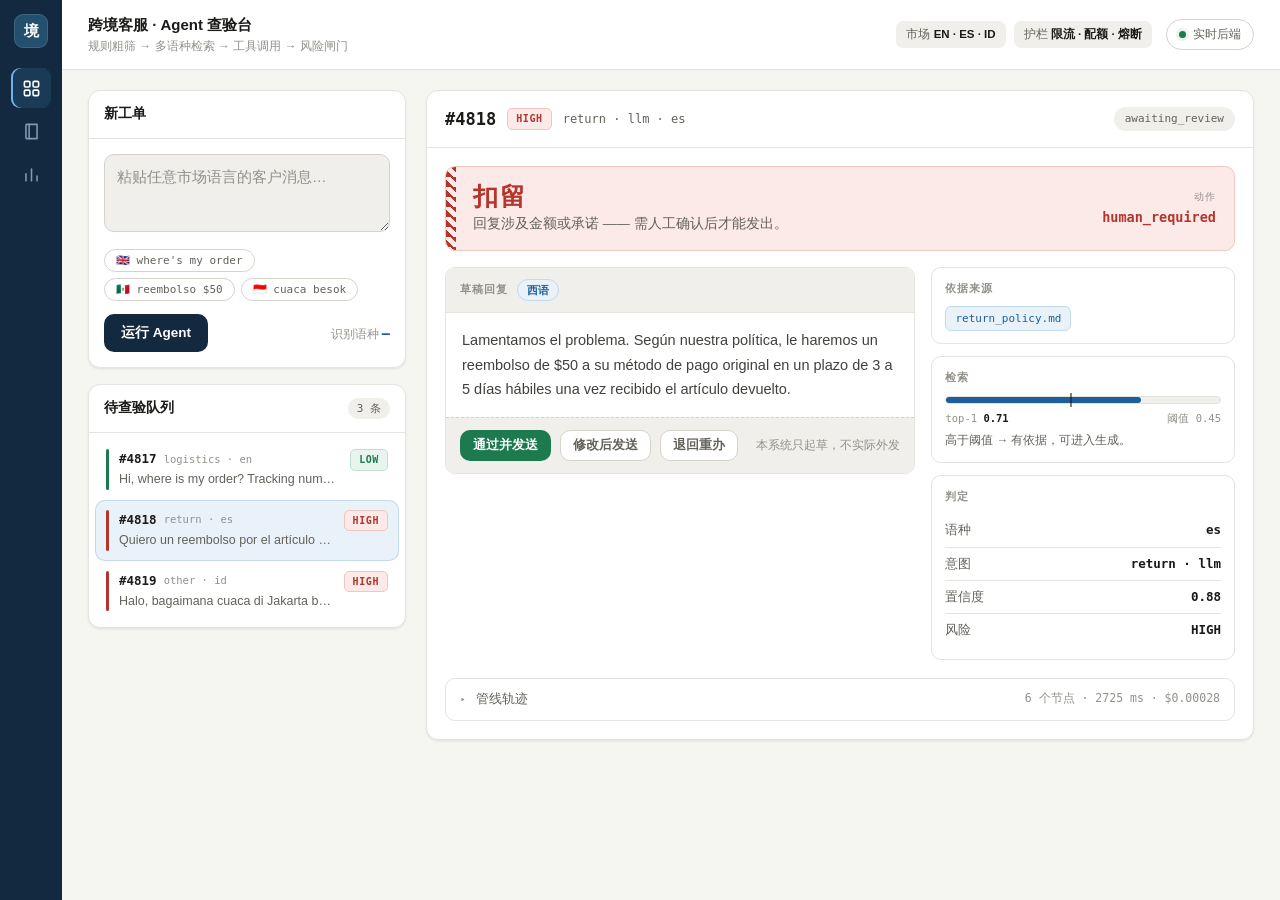
==== web/index.html @ 13469567 "feat: 跨境电商多语种智能客服 Agent LangGraph 六节点 StateGraph（脱敏→分类→检索→工具→生成→风险闸门）， 面向英/西/印尼语工单，知识库只存中文靠 BGE-m3 跨" ====
<!doctype html>
<html lang="zh-CN">
<head>
  <meta charset="utf-8" />
  <meta name="viewport" content="width=device-width, initial-scale=1" />
  <title>跨境客服 · Agent 查验台</title>
  <link rel="stylesheet" href="app.css" />
</head>
<body>
  <div class="app">
    <aside class="sidebar">
      <div class="side-logo">境</div>
      <nav class="side-nav">
        <button class="side-item active" data-view="console" aria-label="查验台" title="查验台"><svg viewBox="0 0 24 24" fill="none" stroke="currentColor" stroke-width="2" stroke-linecap="round" stroke-linejoin="round"><rect x="3" y="3" width="7" height="7" rx="1.5"/><rect x="14" y="3" width="7" height="7" rx="1.5"/><rect x="3" y="14" width="7" height="7" rx="1.5"/><rect x="14" y="14" width="7" height="7" rx="1.5"/></svg></button>
        <button class="side-item" data-view="kb" aria-label="知识库" title="知识库"><svg viewBox="0 0 24 24" fill="none" stroke="currentColor" stroke-width="2" stroke-linecap="round" stroke-linejoin="round"><path d="M5 4a1 1 0 011-1h13v18H6a1 1 0 01-1-1z"/><path d="M9 3v18"/></svg></button>
        <button class="side-item" data-view="metrics" aria-label="指标" title="指标"><svg viewBox="0 0 24 24" fill="none" stroke="currentColor" stroke-width="2" stroke-linecap="round" stroke-linejoin="round"><path d="M5 20V11M12 20V5M19 20v-6"/></svg></button>
      </nav>
    </aside>
    <div class="app-body">

  <header class="topbar">
    <div class="brand-lines">
      <h1>跨境客服 · Agent 查验台</h1>
      <div class="sub">规则粗筛 → 多语种检索 → 工具调用 → 风险闸门</div>
    </div>
    <div class="spacer"></div>
    <div class="chips-inline">
      <span class="ci">市场 <b>EN · ES · ID</b></span>
      <span class="ci">护栏 <b>限流 · 配额 · 熔断</b></span>
    </div>
    <span class="feed"><span id="feed-dot" class="dot sample"></span><span id="feed-label">样例数据</span></span>
  </header>

  <div id="view-console" class="view">
  <main class="shell">
    <aside class="rail">
      <section class="card">
        <header><h2>新工单</h2></header>
        <div class="body">
          <textarea id="ticket-input" class="input" placeholder="粘贴任意市场语言的客户消息…"></textarea>
          <div class="samples" id="samples">
            <button class="chip" data-sc="logi">🇬🇧 where's my order</button>
            <button class="chip" data-sc="refund">🇲🇽 reembolso $50</button>
            <button class="chip" data-sc="oos">🇮🇩 cuaca besok</button>
          </div>
          <div class="run-row">
            <button id="run" class="btn btn-primary">运行 Agent</button>
            <span class="detected">识别语种 <b id="detected">—</b></span>
          </div>
        </div>
      </section>

      <section class="card">
        <header><h2>待查验队列</h2><span class="count" id="tk-count"></span></header>
        <div class="tickets" id="tickets"></div>
      </section>
    </aside>

    <section class="detail">
      <div class="card" id="detail"></div>
    </section>
  </main>
  </div>

  <div id="view-kb" class="view" hidden>
    <div class="view-wrap">
      <div class="view-head"><h2>知识库</h2><p>Agent 检索的中文政策库 —— BGE-m3 跨语种检索的对象，共 15 篇。客户用任意语种提问，都在这套中文库里找依据。</p></div>
      <div class="kb-grid">
        <div class="kb-cat">
          <div class="kb-cat-h"><span class="tk-dot low"></span>物流 <span class="mono">logistics</span></div>
          <div class="kb-doc"><b>物流与配送常见问题</b><span>发货时效 · 轨迹不更新 · 清关滞留 · 显示签收未收到</span></div>
          <div class="kb-doc"><b>发货与配送时效</b><span>处理时效 · 跨境时效 · 时效起算 · 加急</span></div>
          <div class="kb-doc"><b>清关与关税</b><span>清关时长 · 关税由谁承担 · 收件人配合 · 清关失败</span></div>
          <div class="kb-doc"><b>自提、地址修改与代收</b><span>改地址 · 自提取件 · 代收签收 · 改约派送</span></div>
          <div class="kb-doc"><b>承运商与时效对照</b><span>承运商类型 · 时效对照 · 签收方式 · 轨迹语言</span></div>
        </div>
        <div class="kb-cat">
          <div class="kb-cat-h"><span class="tk-dot mid"></span>退换货 <span class="mono">return</span></div>
          <div class="kb-doc"><b>退换货政策</b><span>退货时限 · 退款时效 · 不支持退货情形 · 破损丢件</span></div>
          <div class="kb-doc"><b>退款时效与方式</b><span>到账时间 · 退款金额 · 原路退回 · 部分退款</span></div>
          <div class="kb-doc"><b>破损、丢件与错发</b><span>运输破损 · 包裹丢失 · 错发漏发 · 举证时限</span></div>
          <div class="kb-doc"><b>质保与保内退换</b><span>质保期 · 保内换新 · 不在质保范围 · 申请材料</span></div>
          <div class="kb-doc"><b>退货运费与寄回</b><span>运费承担 · 寄回方式 · 退货地址 · 到仓验收</span></div>
        </div>
        <div class="kb-cat">
          <div class="kb-cat-h"><span class="tk-dot high"></span>产品 <span class="mono">product</span></div>
          <div class="kb-doc"><b>产品常见问题</b><span>电池续航 · 防水等级 · 尺码规格 · 保修 · 材质保养</span></div>
          <div class="kb-doc"><b>电池与供电</b><span>续航时间 · 充电时长 · 电压插头 · 电池保养</span></div>
          <div class="kb-doc"><b>防水与尺寸</b><span>防水等级 · 尺码选择 · 尺寸重量 · 兼容性</span></div>
          <div class="kb-doc"><b>使用与保养</b><span>首次使用 · 清洁保养 · 存放 · 常见误区</span></div>
          <div class="kb-doc"><b>配件与兼容</b><span>随附配件 · 替换件耗材 · 兼容机型 · 转换插头</span></div>
        </div>
      </div>
    </div>
  </div>

  <div id="view-metrics" class="view" hidden>
    <div class="view-wrap">
      <div class="view-head"><h2>指标</h2><p>合成数据集上的实测结果（100 条多语种工单 / 22 有答案查询 / 24 对抗查询 / 34 条风险标注）。接入真实工单后需重跑复核。</p></div>
      <div class="metrics-grid">
        <div class="mcard"><div class="mv">0.45</div><div class="mk">检索短路阈值 · 曲线拐点</div></div>
        <div class="mcard"><div class="mv">100%</div><div class="mk">高风险拦截召回</div></div>
        <div class="mcard"><div class="mv">0%</div><div class="mk">对抗集无依据回答率</div></div>
        <div class="mcard"><div class="mv">34%</div><div class="mk">规则前置省下的 LLM 调用</div></div>
      </div>
      <div class="card" style="padding:18px 18px 12px;">
        <div style="display:flex;flex-wrap:wrap;gap:16px;margin-bottom:12px;font-size:12.5px;color:var(--muted);">
          <span style="display:inline-flex;align-items:center;gap:6px;"><span style="width:16px;border-top:2px solid var(--hold);"></span>幻觉暴露（无答案却放行）</span>
          <span style="display:inline-flex;align-items:center;gap:6px;"><span style="width:16px;border-top:2px dashed var(--check);"></span>误拒率（有答案却短路）</span>
          <span style="display:inline-flex;align-items:center;gap:6px;color:var(--link);">▲ 0.45 取值</span>
        </div>
        <svg viewBox="0 0 640 340" width="100%" role="img" aria-label="检索阈值扫描曲线：0.45 是误拒率与幻觉暴露率唯一同时为 0 的拐点" style="display:block;max-width:100%;">
          <g style="stroke:var(--line);stroke-width:1;">
            <line x1="44" y1="16" x2="620" y2="16"/><line x1="44" y1="88" x2="620" y2="88"/>
            <line x1="44" y1="160" x2="620" y2="160"/><line x1="44" y1="232" x2="620" y2="232"/>
            <line x1="44" y1="304" x2="620" y2="304"/>
          </g>
          <g style="fill:var(--faint);font-family:var(--mono);font-size:11px;" text-anchor="end">
            <text x="38" y="20">80%</text><text x="38" y="92">60%</text><text x="38" y="164">40%</text>
            <text x="38" y="236">20%</text><text x="38" y="307">0%</text>
          </g>
          <line x1="290.9" y1="16" x2="290.9" y2="304" style="stroke:var(--link);stroke-width:1.5;stroke-dasharray:4 4;"/>
          <polyline fill="none" style="stroke:var(--hold);stroke-width:2;stroke-linejoin:round;" points="44,49.1 126.3,124 208.6,259 290.9,304 373.1,304 455.4,304 537.7,304 620,304"/>
          <polyline fill="none" style="stroke:var(--check);stroke-width:2;stroke-linejoin:round;stroke-dasharray:6 4;" points="44,304 126.3,304 208.6,304 290.9,304 373.1,255 455.4,222.3 537.7,140.2 620,42.3"/>
          <g style="fill:var(--hold);"><circle cx="44" cy="49.1" r="3"/><circle cx="126.3" cy="124" r="3"/><circle cx="208.6" cy="259" r="3"/></g>
          <g style="fill:var(--check);"><circle cx="373.1" cy="255" r="3"/><circle cx="455.4" cy="222.3" r="3"/><circle cx="537.7" cy="140.2" r="3"/><circle cx="620" cy="42.3" r="3"/></g>
          <circle cx="290.9" cy="304" r="4.5" style="fill:var(--surface);stroke:var(--link);stroke-width:2;"/>
          <g style="fill:var(--faint);font-family:var(--mono);font-size:11px;" text-anchor="middle">
            <text x="44" y="322">0.30</text><text x="126.3" y="322">0.35</text><text x="208.6" y="322">0.40</text>
            <text x="290.9" y="322" style="fill:var(--link);font-weight:700;">0.45</text>
            <text x="373.1" y="322">0.50</text><text x="455.4" y="322">0.55</text>
            <text x="537.7" y="322">0.60</text><text x="620" y="322">0.65</text>
          </g>
        </svg>
      </div>
    </div>
  </div>

    </div>
  </div>

  <script src="app.js"></script>
  <script>
    (function () {
      var items = document.querySelectorAll(".side-item[data-view]");
      var views = { console: "view-console", kb: "view-kb", metrics: "view-metrics" };
      items.forEach(function (btn) {
        btn.addEventListener("click", function () {
          items.forEach(function (b) { b.classList.remove("active"); });
          btn.classList.add("active");
          var v = btn.dataset.view;
          Object.keys(views).forEach(function (k) {
            document.getElementById(views[k]).hidden = k !== v;
          });
        });
      });
    })();
  </script>
</body>
</html>
---- web/app.css ----
/* ============================================================
   跨境客服 · Agent 查验台
   方向：AI 输出进入客户收件箱前的「海关口岸」。
   深海军蓝 chrome + 文档浅工作区；通道色即语义（放行/复核/扣留）；
   等宽字承载编号与分数（运单标签的母语）。唯一张扬处＝裁决带的航空信封边。
   信息层级围绕「5 秒内做决定」重排：裁决 → 草稿+依据 → 动作 →（折叠）轨迹。
   ============================================================ */

:root {
  --navy:     #13293f;
  --navy-2:   #1b3a56;
  --navy-3:   #24506f;
  --on-navy:  #cddeee;
  --on-navy-2:#7f9ab4;

  --paper:    #f5f5f2;
  --surface:  #ffffff;
  --sunk:     #f0efeb;
  --line:     #e5e3dd;
  --line-2:   #d6d3cb;

  --ink:      #1a1a18;
  --muted:    #63615a;
  --faint:    #93908a;

  --link:     #1d5f9c;
  --link-bg:  #e9f1f9;
  --link-bd:  #c2d9ee;

  --pass:  #1c7a4e; --pass-bg: #e9f4ee; --pass-bd: #bfe0cd;
  --check: #96690f; --check-bg: #fbf2e0; --check-bd: #ead7a2;
  --hold:  #b3352c; --hold-bg: #fbeae8; --hold-bd: #f0c6c1;

  --sans: -apple-system, BlinkMacSystemFont, "Segoe UI", Inter, "PingFang SC", "Microsoft YaHei", sans-serif;
  --mono: ui-monospace, "SF Mono", "JetBrains Mono", "Roboto Mono", Menlo, Consolas, monospace;

  --r: 10px;
  --shadow: 0 1px 2px #1a1a1810, 0 2px 6px -2px #1a1a180d;
}

* { box-sizing: border-box; }
html { -webkit-text-size-adjust: 100%; }
body {
  margin: 0; background: var(--paper); color: var(--ink);
  font-family: var(--sans); font-size: 15px; line-height: 1.55;
  -webkit-font-smoothing: antialiased;
}
.mono { font-family: var(--mono); font-variant-numeric: tabular-nums; }
.label { font-size: 11px; font-weight: 600; letter-spacing: .09em; text-transform: uppercase; color: var(--faint); }

/* ---------- 外壳：海军蓝导航栏 ---------- */
.app { display: flex; align-items: flex-start; min-height: 100vh; }
.sidebar {
  width: 62px; flex: none; align-self: stretch; position: sticky; top: 0; height: 100vh;
  background: var(--navy); display: flex; flex-direction: column; align-items: center;
  gap: 6px; padding: 14px 0;
}
.side-logo {
  width: 34px; height: 34px; border-radius: 9px; margin-bottom: 14px;
  background: var(--navy-3); color: #fff; display: grid; place-items: center;
  font-weight: 700; font-size: 15px; box-shadow: inset 0 0 0 1px #ffffff1f;
}
.side-nav { display: flex; flex-direction: column; gap: 3px; }
.side-item {
  width: 40px; height: 40px; border-radius: 9px; border: 0; background: transparent;
  color: var(--on-navy-2); display: grid; place-items: center; cursor: pointer; transition: .14s;
}
.side-item svg { width: 19px; height: 19px; }
.side-item:hover { background: var(--navy-2); color: var(--on-navy); }
.side-item.active { background: var(--navy-2); color: #fff; box-shadow: inset 2px 0 0 #6fb3e8; }
.app-body { flex: 1; min-width: 0; }

/* ---------- 顶栏 ---------- */
.topbar {
  display: flex; align-items: center; gap: 14px; padding: 13px 26px;
  background: var(--surface); border-bottom: 1px solid var(--line);
  position: sticky; top: 0; z-index: 20;
}
.brand-mark { display: none; }
.brand-lines h1 { margin: 0; font-size: 15px; font-weight: 650; }
.brand-lines .sub { font-size: 12px; color: var(--faint); margin-top: 1px; }
.topbar .spacer { flex: 1; }
.chips-inline { display: flex; gap: 8px; }
.chips-inline .ci {
  font-size: 11.5px; color: var(--muted); background: var(--sunk);
  border-radius: 7px; padding: 5px 10px;
}
.chips-inline .ci b { color: var(--ink); font-weight: 600; }
.feed {
  display: inline-flex; align-items: center; gap: 7px; font-size: 12px; color: var(--muted);
  border: 1px solid var(--line-2); border-radius: 999px; padding: 5px 12px; background: var(--surface);
}
.dot { width: 7px; height: 7px; border-radius: 50%; display: inline-block; }
.dot.sample { background: var(--check); box-shadow: 0 0 0 3px var(--check-bg); }
.dot.live   { background: var(--pass); box-shadow: 0 0 0 3px var(--pass-bg); }

/* ---------- 布局：队列 + 工作区 ---------- */
.shell {
  display: grid; grid-template-columns: 318px minmax(0, 1fr); gap: 20px;
  padding: 20px 26px 44px; max-width: 1280px; margin: 0 auto; align-items: start;
}
.rail { display: flex; flex-direction: column; gap: 16px; position: sticky; top: 74px; }
.detail { min-width: 0; }
.card { background: var(--surface); border: 1px solid var(--line); border-radius: 12px; box-shadow: var(--shadow); }
.card > header {
  display: flex; align-items: center; justify-content: space-between;
  padding: 13px 15px; border-bottom: 1px solid var(--line);
}
.card > header h2 { margin: 0; font-size: 13.5px; font-weight: 650; }
.card > header .count {
  font-family: var(--mono); font-size: 11px; color: var(--muted);
  background: var(--sunk); border-radius: 999px; padding: 2px 9px;
}
.card .body { padding: 15px; }

/* ---------- 新工单 ---------- */
textarea.input {
  width: 100%; min-height: 78px; resize: vertical; background: var(--sunk); color: var(--ink);
  border: 1px solid var(--line-2); border-radius: var(--r); padding: 11px 12px;
  font-family: var(--sans); font-size: 14.5px; line-height: 1.55; outline: none; transition: .15s;
}
textarea.input:focus { border-color: var(--link); background: #fff; box-shadow: 0 0 0 3px var(--link-bg); }
textarea.input::placeholder { color: var(--faint); }
.samples { display: flex; flex-wrap: wrap; gap: 6px; margin: 11px 0 2px; }
.chip {
  font-family: var(--mono); font-size: 11px; color: var(--muted); background: var(--surface);
  border: 1px solid var(--line-2); border-radius: 999px; padding: 4px 11px; cursor: pointer; transition: .14s;
}
.chip:hover { color: var(--link); border-color: var(--link-bd); background: var(--link-bg); }
.run-row { display: flex; align-items: center; gap: 10px; margin-top: 13px; }
.btn {
  font-family: var(--sans); font-size: 13.5px; font-weight: 600; border-radius: var(--r);
  padding: 9px 16px; cursor: pointer; border: 1px solid transparent; transition: .15s; white-space: nowrap;
}
.btn-primary { background: var(--navy); color: #fff; }
.btn-primary:hover { background: var(--navy-2); }
.btn-primary:disabled { opacity: .5; cursor: not-allowed; }
.btn-ghost { background: var(--surface); border-color: var(--line-2); color: var(--muted); }
.btn-ghost:hover { color: var(--ink); border-color: var(--faint); }
.btn-pass { background: var(--pass); color: #fff; }
.btn-pass:hover { filter: brightness(1.08); }
.btn-sm { padding: 6px 12px; font-size: 12.5px; }
.detected { margin-left: auto; font-size: 12px; color: var(--faint); }
.detected b { font-family: var(--mono); color: var(--link); font-weight: 700; font-size: 13.5px; }

/* ---------- 队列列表 ---------- */
.tickets { display: flex; flex-direction: column; padding: 6px; }
.tk {
  display: grid; grid-template-columns: 3px 1fr auto; gap: 10px; align-items: start;
  padding: 10px 11px; border-radius: var(--r); cursor: pointer; transition: .12s;
}
.tk:hover { background: var(--sunk); }
.tk.active { background: var(--link-bg); box-shadow: inset 0 0 0 1px var(--link-bd); }
.tk .tk-dot { width: 3px; height: 100%; min-height: 32px; border-radius: 2px; }
.tk .tk-dot.low  { background: var(--pass); }
.tk .tk-dot.mid  { background: var(--check); }
.tk .tk-dot.high { background: var(--hold); }
.tk .tk-main { min-width: 0; }
.tk .tk-top { display: flex; align-items: center; gap: 7px; }
.tk .tk-id { font-family: var(--mono); font-size: 12.5px; font-weight: 650; }
.tk .tk-meta { font-family: var(--mono); font-size: 10.5px; color: var(--faint); }
.tk .tk-preview { font-size: 12.5px; color: var(--muted); margin-top: 2px; overflow: hidden; text-overflow: ellipsis; white-space: nowrap; }

.badge {
  font-family: var(--mono); font-size: 10px; font-weight: 700; letter-spacing: .06em;
  text-transform: uppercase; padding: 2px 8px; border-radius: 5px; border: 1px solid; white-space: nowrap;
}
.badge.low  { color: var(--pass);  background: var(--pass-bg);  border-color: var(--pass-bd); }
.badge.mid  { color: var(--check); background: var(--check-bg); border-color: var(--check-bd); }
.badge.high { color: var(--hold);  background: var(--hold-bg);  border-color: var(--hold-bd); }

/* ---------- 工单头 ---------- */
.detail-head {
  display: flex; align-items: center; gap: 11px; flex-wrap: wrap;
  padding: 15px 18px; border-bottom: 1px solid var(--line);
}
.detail-head .d-id { font-family: var(--mono); font-size: 17px; font-weight: 750; }
.detail-head .d-meta { font-family: var(--mono); font-size: 12px; color: var(--muted); }
.detail-head .d-status {
  margin-left: auto; font-family: var(--mono); font-size: 11px; color: var(--muted);
  background: var(--sunk); border-radius: 999px; padding: 3px 11px;
}

/* ============================================================
   签名元素：裁决通道带（航空信封边 = 全页唯一张扬处）
   ============================================================ */
.channel {
  display: grid; grid-template-columns: 10px 1fr auto; align-items: stretch;
  margin: 18px 18px 0; border-radius: var(--r); border: 1px solid; overflow: hidden;
  animation: settle .22s ease-out;
}
.channel .ch-edge { background-size: 10px 10px; }
.channel .ch-main { padding: 15px 17px; }
.channel .ch-verb {
  font-size: 25px; font-weight: 800; letter-spacing: .08em; line-height: 1.15;
}
.channel .ch-why { font-size: 13.5px; color: var(--muted); margin-top: 3px; max-width: 62ch; }
.channel .ch-act { padding: 15px 18px; text-align: right; align-self: center; }
.channel .ch-act .k { font-size: 10px; letter-spacing: .1em; text-transform: uppercase; color: var(--faint); }
.channel .ch-act .v { font-family: var(--mono); font-size: 13.5px; font-weight: 700; margin-top: 2px; }

.channel.low  { background: var(--pass-bg);  border-color: var(--pass-bd); }
.channel.mid  { background: var(--check-bg); border-color: var(--check-bd); }
.channel.high { background: var(--hold-bg);  border-color: var(--hold-bd); }
.channel.low  .ch-verb, .channel.low  .ch-act .v { color: var(--pass); }
.channel.mid  .ch-verb, .channel.mid  .ch-act .v { color: var(--check); }
.channel.high .ch-verb, .channel.high .ch-act .v { color: var(--hold); }
.channel.low  .ch-edge { background-image: repeating-linear-gradient(45deg, var(--pass) 0 5px, transparent 5px 10px); }
.channel.mid  .ch-edge { background-image: repeating-linear-gradient(45deg, var(--check) 0 5px, transparent 5px 10px); }
.channel.high .ch-edge { background-image: repeating-linear-gradient(45deg, var(--hold) 0 5px, transparent 5px 10px); }

@keyframes settle { from { opacity: 0; transform: translateY(-3px) scale(.995); } to { opacity: 1; transform: none; } }

/* ---------- 工作区：草稿 + 依据 ---------- */
.work { display: grid; grid-template-columns: minmax(0, 1.55fr) minmax(0, 1fr); gap: 16px; padding: 16px 18px 18px; }
@media (max-width: 900px) { .work { grid-template-columns: 1fr; } }

.draft { border: 1px solid var(--line); border-radius: var(--r); background: var(--surface); overflow: hidden; }
.draft > header { display: flex; align-items: center; gap: 9px; padding: 11px 14px; background: var(--sunk); border-bottom: 1px solid var(--line); }
.draft .r-lang { font-family: var(--mono); font-size: 10.5px; font-weight: 700; color: var(--link); background: var(--link-bg); border: 1px solid var(--link-bd); border-radius: 999px; padding: 2px 9px; }
.draft .r-body { padding: 15px 16px; font-size: 14.5px; line-height: 1.7; white-space: pre-wrap; }
.draft .r-none { padding: 15px 16px; font-size: 14px; line-height: 1.65; color: var(--muted); }
.draft.held .r-body { color: #40403c; }
.decide { display: flex; gap: 9px; padding: 12px 14px; border-top: 1px dashed var(--line-2); background: var(--sunk); }
.decide .hint { margin-left: auto; align-self: center; font-size: 11.5px; color: var(--faint); }

.evidence { display: flex; flex-direction: column; gap: 12px; }
.ev {
  border: 1px solid var(--line); border-radius: var(--r); background: var(--surface); padding: 12px 13px;
}
.ev h4 { margin: 0 0 9px; font-size: 11px; font-weight: 600; letter-spacing: .09em; text-transform: uppercase; color: var(--faint); }
.cites { display: flex; flex-wrap: wrap; gap: 6px; }
.cite { font-family: var(--mono); font-size: 11px; color: var(--link); background: var(--link-bg); border: 1px solid var(--link-bd); border-radius: 6px; padding: 3px 9px; }
.cite.none { color: var(--hold); background: var(--hold-bg); border-color: var(--hold-bd); }

/* 检索刻度：让「短路阈值」这个核心机制可见 */
.gauge { position: relative; height: 8px; border-radius: 999px; background: var(--sunk); border: 1px solid var(--line); margin: 10px 0 6px; }
.gauge .fill { position: absolute; inset: 0 auto 0 0; border-radius: 999px; background: var(--link); }
.gauge.under .fill { background: var(--hold); }
.gauge .mark { position: absolute; top: -4px; bottom: -4px; width: 2px; background: var(--ink); opacity: .55; }
.gauge-legend { display: flex; justify-content: space-between; font-family: var(--mono); font-size: 10.5px; color: var(--faint); }
.gauge-legend b { color: var(--ink); font-weight: 700; }
.ev .verdict-note { font-size: 11.5px; color: var(--muted); margin-top: 6px; }

.kv { display: flex; justify-content: space-between; align-items: baseline; padding: 6px 0; border-bottom: 1px solid var(--line); }
.kv:last-child { border-bottom: 0; }
.kv .k { font-size: 12.5px; color: var(--muted); }
.kv .v { font-family: var(--mono); font-size: 12.5px; font-weight: 600; }

/* ---------- 轨迹（折叠，次要） ---------- */
.trace-fold { margin: 0 18px 18px; border: 1px solid var(--line); border-radius: var(--r); background: var(--surface); }
.trace-fold > summary {
  list-style: none; cursor: pointer; padding: 11px 14px; display: flex; align-items: center; gap: 10px;
  font-size: 12.5px; color: var(--muted);
}
.trace-fold > summary::-webkit-details-marker { display: none; }
.trace-fold > summary::before { content: "▸"; color: var(--faint); font-size: 11px; transition: transform .15s; }
.trace-fold[open] > summary::before { transform: rotate(90deg); }
.trace-fold > summary .sum-num { margin-left: auto; font-family: var(--mono); font-size: 11.5px; color: var(--faint); }
.trace { padding: 2px 14px 12px; }
.trace-row { display: grid; grid-template-columns: 10px 140px 1fr 62px; gap: 11px; align-items: center; padding: 7px 0; border-top: 1px solid var(--line); }
.trace-row .tr-dot { width: 8px; height: 8px; border-radius: 50%; margin: 0 auto; }
.tr-dot.ok { background: var(--pass); } .tr-dot.block { background: var(--hold); } .tr-dot.skip { background: var(--line-2); }
.trace-row .tr-name { font-family: var(--mono); font-size: 12.5px; font-weight: 600; }
.trace-row .tr-name small { color: var(--faint); font-family: var(--sans); font-weight: 400; margin-left: 5px; font-size: 11px; }
.trace-row .tr-track { height: 6px; background: var(--sunk); border-radius: 999px; overflow: hidden; }
.trace-row .tr-fill { height: 100%; background: var(--navy-3); border-radius: 999px; }
.trace-row.block .tr-fill { background: var(--hold); }
.trace-row .tr-dur { font-family: var(--mono); font-size: 11.5px; color: var(--muted); text-align: right; }
.trace-row.skip { opacity: .45; }
.trace-row .tr-note { grid-column: 2 / -1; font-family: var(--mono); font-size: 11px; color: var(--hold); margin-top: 2px; }
.trace-row.skip .tr-note { color: var(--faint); }

.empty { border: 1px dashed var(--line-2); border-radius: 12px; background: var(--surface); padding: 56px 24px; text-align: center; color: var(--faint); }
.empty .big { font-size: 14.5px; color: var(--muted); margin-bottom: 4px; }

/* ---------- 其它视图 ---------- */
.view[hidden] { display: none; }
.view-wrap { max-width: 1280px; margin: 0 auto; padding: 24px 26px 44px; }
.view-head { margin-bottom: 18px; }
.view-head h2 { margin: 0 0 4px; font-size: 18px; font-weight: 700; }
.view-head p { margin: 0; font-size: 13.5px; color: var(--muted); max-width: 62ch; line-height: 1.6; }
.kb-grid { display: grid; grid-template-columns: repeat(3, 1fr); gap: 16px; }
.kb-cat { background: var(--surface); border: 1px solid var(--line); border-radius: 12px; box-shadow: var(--shadow); padding: 15px 16px; }
.kb-cat-h { display: flex; align-items: center; gap: 8px; font-weight: 650; font-size: 13.5px; margin-bottom: 5px; }
.kb-cat-h .tk-dot { width: 8px; height: 8px; border-radius: 50%; }
.kb-cat-h .tk-dot.low { background: var(--pass); } .kb-cat-h .tk-dot.mid { background: var(--check); } .kb-cat-h .tk-dot.high { background: var(--hold); }
.kb-cat-h .mono { color: var(--faint); font-size: 11px; font-weight: 400; }
.kb-doc { padding: 10px 0; border-top: 1px solid var(--line); }
.kb-doc b { display: block; font-size: 12.5px; font-weight: 600; }
.kb-doc span { display: block; font-size: 11.5px; color: var(--faint); margin-top: 2px; line-height: 1.5; }
.metrics-grid { display: grid; grid-template-columns: repeat(4, 1fr); gap: 14px; margin-bottom: 18px; }
.mcard { background: var(--surface); border: 1px solid var(--line); border-radius: 12px; box-shadow: var(--shadow); padding: 14px 16px; }
.mcard .mv { font-family: var(--mono); font-size: 24px; font-weight: 750; letter-spacing: -.02em; }
.mcard .mk { font-size: 12px; color: var(--muted); margin-top: 3px; }
@media (max-width: 860px) { .kb-grid, .metrics-grid { grid-template-columns: 1fr 1fr; } }

/* ---------- 可达性 / 响应式 ---------- */
:focus-visible { outline: 2px solid var(--link); outline-offset: 2px; border-radius: 4px; }
@media (max-width: 900px) { .sidebar { display: none; } }
@media (max-width: 820px) {
  .shell { grid-template-columns: 1fr; }
  .rail { position: static; }
  .channel { grid-template-columns: 8px 1fr; }
  .channel .ch-act { text-align: left; padding: 0 17px 14px; }
  .trace-row { grid-template-columns: 10px 110px 1fr 54px; }
}
@media (prefers-reduced-motion: reduce) { .channel { animation: none; } }
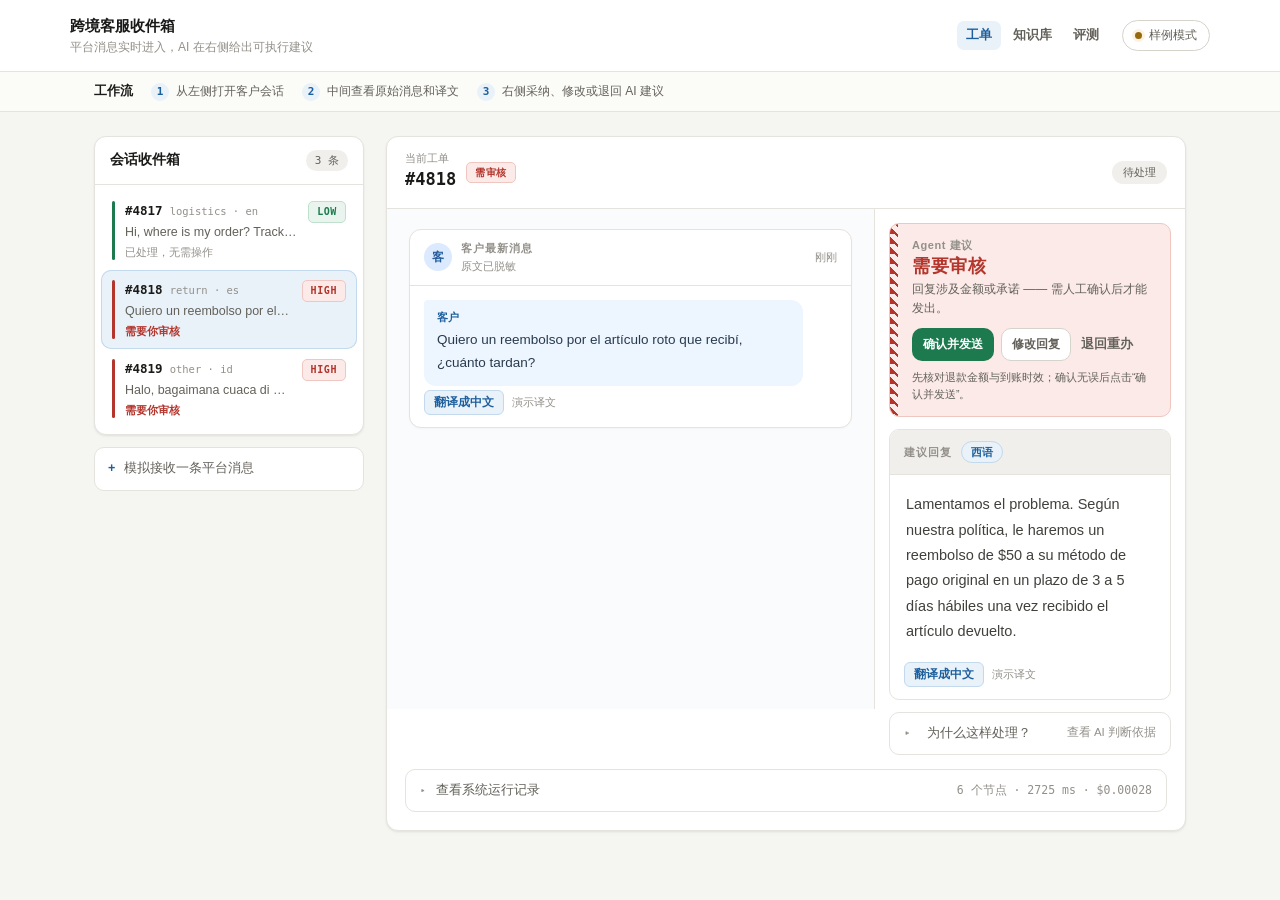
==== commit 059d148e: "feat: 评测扩样、CI、压测，并修正工单状态语义 数据与评测 - 标注集扩样：tickets 160（新增 60 条带可查订单号）、retrieval_eval 112、   risk_label" ====
--- a/web/index.html
+++ b/web/index.html
@@ -3,40 +3,46 @@
 <head>
   <meta charset="utf-8" />
   <meta name="viewport" content="width=device-width, initial-scale=1" />
-  <title>跨境客服 · Agent 查验台</title>
-  <link rel="stylesheet" href="app.css" />
+  <title>跨境客服 · AI 收件箱</title>
+  <link rel="stylesheet" href="app.css?v=agent-inbox" />
 </head>
 <body>
   <div class="app">
-    <aside class="sidebar">
-      <div class="side-logo">境</div>
-      <nav class="side-nav">
-        <button class="side-item active" data-view="console" aria-label="查验台" title="查验台"><svg viewBox="0 0 24 24" fill="none" stroke="currentColor" stroke-width="2" stroke-linecap="round" stroke-linejoin="round"><rect x="3" y="3" width="7" height="7" rx="1.5"/><rect x="14" y="3" width="7" height="7" rx="1.5"/><rect x="3" y="14" width="7" height="7" rx="1.5"/><rect x="14" y="14" width="7" height="7" rx="1.5"/></svg></button>
-        <button class="side-item" data-view="kb" aria-label="知识库" title="知识库"><svg viewBox="0 0 24 24" fill="none" stroke="currentColor" stroke-width="2" stroke-linecap="round" stroke-linejoin="round"><path d="M5 4a1 1 0 011-1h13v18H6a1 1 0 01-1-1z"/><path d="M9 3v18"/></svg></button>
-        <button class="side-item" data-view="metrics" aria-label="指标" title="指标"><svg viewBox="0 0 24 24" fill="none" stroke="currentColor" stroke-width="2" stroke-linecap="round" stroke-linejoin="round"><path d="M5 20V11M12 20V5M19 20v-6"/></svg></button>
-      </nav>
-    </aside>
     <div class="app-body">
 
   <header class="topbar">
     <div class="brand-lines">
-      <h1>跨境客服 · Agent 查验台</h1>
-      <div class="sub">规则粗筛 → 多语种检索 → 工具调用 → 风险闸门</div>
+      <h1>跨境客服收件箱</h1>
+      <div class="sub">平台消息实时进入，AI 在右侧给出可执行建议</div>
     </div>
     <div class="spacer"></div>
-    <div class="chips-inline">
-      <span class="ci">市场 <b>EN · ES · ID</b></span>
-      <span class="ci">护栏 <b>限流 · 配额 · 熔断</b></span>
-    </div>
-    <span class="feed"><span id="feed-dot" class="dot sample"></span><span id="feed-label">样例数据</span></span>
+    <nav class="view-switcher" aria-label="页面导航">
+      <button class="top-link active" data-view="console">工单</button>
+      <button class="top-link" data-view="kb">知识库</button>
+      <button class="top-link" data-view="metrics">评测</button>
+    </nav>
+      <span class="feed"><span id="feed-dot" class="dot sample"></span><span id="feed-label">样例模式</span></span>
   </header>
 
   <div id="view-console" class="view">
+  <section class="flow-guide" aria-label="操作说明">
+    <div class="flow-guide-inner">
+      <span class="guide-title">工作流</span>
+      <div class="guide-step"><b>1</b><span>从左侧打开客户会话</span></div>
+      <div class="guide-step"><b>2</b><span>中间查看原始消息和译文</span></div>
+      <div class="guide-step"><b>3</b><span>右侧采纳、修改或退回 AI 建议</span></div>
+    </div>
+  </section>
   <main class="shell">
     <aside class="rail">
       <section class="card">
-        <header><h2>新工单</h2></header>
-        <div class="body">
+        <header><h2>会话收件箱</h2><span class="count" id="tk-count"></span></header>
+        <div class="tickets" id="tickets"></div>
+      </section>
+
+      <details class="try-agent">
+        <summary>模拟接收一条平台消息</summary>
+        <div class="try-agent-body">
           <textarea id="ticket-input" class="input" placeholder="粘贴任意市场语言的客户消息…"></textarea>
           <div class="samples" id="samples">
             <button class="chip" data-sc="logi">🇬🇧 where's my order</button>
@@ -48,12 +54,7 @@
             <span class="detected">识别语种 <b id="detected">—</b></span>
           </div>
         </div>
-      </section>
-
-      <section class="card">
-        <header><h2>待查验队列</h2><span class="count" id="tk-count"></span></header>
-        <div class="tickets" id="tickets"></div>
-      </section>
+      </details>
     </aside>
 
     <section class="detail">
@@ -96,12 +97,12 @@
 
   <div id="view-metrics" class="view" hidden>
     <div class="view-wrap">
-      <div class="view-head"><h2>指标</h2><p>合成数据集上的实测结果（100 条多语种工单 / 22 有答案查询 / 24 对抗查询 / 34 条风险标注）。接入真实工单后需重跑复核。</p></div>
+      <div class="view-head"><h2>指标</h2><p>合成扩样集上的实测结果（160 条多语种工单 / 112 有答案查询 / 84 对抗查询 / 100 条风险标注）。接入真实工单后需重跑复核。</p></div>
       <div class="metrics-grid">
-        <div class="mcard"><div class="mv">0.45</div><div class="mk">检索短路阈值 · 曲线拐点</div></div>
+        <div class="mcard"><div class="mv">35%</div><div class="mk">自动解决率 · 56/160</div></div>
         <div class="mcard"><div class="mv">100%</div><div class="mk">高风险拦截召回</div></div>
-        <div class="mcard"><div class="mv">0%</div><div class="mk">对抗集无依据回答率</div></div>
-        <div class="mcard"><div class="mv">34%</div><div class="mk">规则前置省下的 LLM 调用</div></div>
+        <div class="mcard"><div class="mv">3.6%</div><div class="mk">对抗集阈值暴露率</div></div>
+        <div class="mcard"><div class="mv">46.9%</div><div class="mk">规则前置省下的 LLM 调用</div></div>
       </div>
       <div class="card" style="padding:18px 18px 12px;">
         <div style="display:flex;flex-wrap:wrap;gap:16px;margin-bottom:12px;font-size:12.5px;color:var(--muted);">
@@ -109,22 +110,22 @@
           <span style="display:inline-flex;align-items:center;gap:6px;"><span style="width:16px;border-top:2px dashed var(--check);"></span>误拒率（有答案却短路）</span>
           <span style="display:inline-flex;align-items:center;gap:6px;color:var(--link);">▲ 0.45 取值</span>
         </div>
-        <svg viewBox="0 0 640 340" width="100%" role="img" aria-label="检索阈值扫描曲线：0.45 是误拒率与幻觉暴露率唯一同时为 0 的拐点" style="display:block;max-width:100%;">
+        <svg viewBox="0 0 640 340" width="100%" role="img" aria-label="扩样后的检索阈值扫描曲线：0.45 处误拒率 0.9%，对抗暴露率 3.6%" style="display:block;max-width:100%;">
           <g style="stroke:var(--line);stroke-width:1;">
             <line x1="44" y1="16" x2="620" y2="16"/><line x1="44" y1="88" x2="620" y2="88"/>
             <line x1="44" y1="160" x2="620" y2="160"/><line x1="44" y1="232" x2="620" y2="232"/>
             <line x1="44" y1="304" x2="620" y2="304"/>
           </g>
           <g style="fill:var(--faint);font-family:var(--mono);font-size:11px;" text-anchor="end">
-            <text x="38" y="20">80%</text><text x="38" y="92">60%</text><text x="38" y="164">40%</text>
-            <text x="38" y="236">20%</text><text x="38" y="307">0%</text>
+            <text x="38" y="20">100%</text><text x="38" y="92">75%</text><text x="38" y="164">50%</text>
+            <text x="38" y="236">25%</text><text x="38" y="307">0%</text>
           </g>
           <line x1="290.9" y1="16" x2="290.9" y2="304" style="stroke:var(--link);stroke-width:1.5;stroke-dasharray:4 4;"/>
-          <polyline fill="none" style="stroke:var(--hold);stroke-width:2;stroke-linejoin:round;" points="44,49.1 126.3,124 208.6,259 290.9,304 373.1,304 455.4,304 537.7,304 620,304"/>
-          <polyline fill="none" style="stroke:var(--check);stroke-width:2;stroke-linejoin:round;stroke-dasharray:6 4;" points="44,304 126.3,304 208.6,304 290.9,304 373.1,255 455.4,222.3 537.7,140.2 620,42.3"/>
-          <g style="fill:var(--hold);"><circle cx="44" cy="49.1" r="3"/><circle cx="126.3" cy="124" r="3"/><circle cx="208.6" cy="259" r="3"/></g>
-          <g style="fill:var(--check);"><circle cx="373.1" cy="255" r="3"/><circle cx="455.4" cy="222.3" r="3"/><circle cx="537.7" cy="140.2" r="3"/><circle cx="620" cy="42.3" r="3"/></g>
-          <circle cx="290.9" cy="304" r="4.5" style="fill:var(--surface);stroke:var(--link);stroke-width:2;"/>
+          <polyline fill="none" style="stroke:var(--hold);stroke-width:2;stroke-linejoin:round;" points="44,64.1 126.3,136.1 208.6,228.5 290.9,293.6 373.1,304 455.4,304 537.7,304 620,304"/>
+          <polyline fill="none" style="stroke:var(--check);stroke-width:2;stroke-linejoin:round;stroke-dasharray:6 4;" points="44,304 126.3,304 208.6,304 290.9,301.4 373.1,278.4 455.4,242.4 537.7,175.6 620,88"/>
+          <g style="fill:var(--hold);"><circle cx="44" cy="64.1" r="3"/><circle cx="126.3" cy="136.1" r="3"/><circle cx="208.6" cy="228.5" r="3"/><circle cx="290.9" cy="293.6" r="3"/></g>
+          <g style="fill:var(--check);"><circle cx="290.9" cy="301.4" r="3"/><circle cx="373.1" cy="278.4" r="3"/><circle cx="455.4" cy="242.4" r="3"/><circle cx="537.7" cy="175.6" r="3"/><circle cx="620" cy="88" r="3"/></g>
+          <circle cx="290.9" cy="297.5" r="4.5" style="fill:var(--surface);stroke:var(--link);stroke-width:2;"/>
           <g style="fill:var(--faint);font-family:var(--mono);font-size:11px;" text-anchor="middle">
             <text x="44" y="322">0.30</text><text x="126.3" y="322">0.35</text><text x="208.6" y="322">0.40</text>
             <text x="290.9" y="322" style="fill:var(--link);font-weight:700;">0.45</text>
@@ -139,10 +140,10 @@
     </div>
   </div>
 
-  <script src="app.js"></script>
+  <script src="app.js?v=agent-inbox"></script>
   <script>
     (function () {
-      var items = document.querySelectorAll(".side-item[data-view]");
+      var items = document.querySelectorAll("[data-view]");
       var views = { console: "view-console", kb: "view-kb", metrics: "view-metrics" };
       items.forEach(function (btn) {
         btn.addEventListener("click", function () {
--- a/web/app.css
+++ b/web/app.css
@@ -48,8 +48,8 @@
 .mono { font-family: var(--mono); font-variant-numeric: tabular-nums; }
 .label { font-size: 11px; font-weight: 600; letter-spacing: .09em; text-transform: uppercase; color: var(--faint); }
 
-/* ---------- 外壳：海军蓝导航栏 ---------- */
-.app { display: flex; align-items: flex-start; min-height: 100vh; }
+/* ---------- 外壳：把操作入口压缩到一条清晰路径 ---------- */
+.app { min-height: 100vh; }
 .sidebar {
   width: 62px; flex: none; align-self: stretch; position: sticky; top: 0; height: 100vh;
   background: var(--navy); display: flex; flex-direction: column; align-items: center;
@@ -68,11 +68,11 @@
 .side-item svg { width: 19px; height: 19px; }
 .side-item:hover { background: var(--navy-2); color: var(--on-navy); }
 .side-item.active { background: var(--navy-2); color: #fff; box-shadow: inset 2px 0 0 #6fb3e8; }
-.app-body { flex: 1; min-width: 0; }
+.app-body { min-width: 0; }
 
 /* ---------- 顶栏 ---------- */
 .topbar {
-  display: flex; align-items: center; gap: 14px; padding: 13px 26px;
+  display: flex; align-items: center; gap: 14px; padding: 14px max(24px, calc((100vw - 1140px) / 2));
   background: var(--surface); border-bottom: 1px solid var(--line);
   position: sticky; top: 0; z-index: 20;
 }
@@ -80,6 +80,18 @@
 .brand-lines h1 { margin: 0; font-size: 15px; font-weight: 650; }
 .brand-lines .sub { font-size: 12px; color: var(--faint); margin-top: 1px; }
 .topbar .spacer { flex: 1; }
+.view-switcher { display: flex; align-items: center; gap: 3px; }
+.top-link {
+  border: 0; border-radius: 7px; background: transparent; color: var(--muted); cursor: pointer;
+  padding: 6px 9px; font: 600 12.5px var(--sans);
+}
+.top-link:hover { background: var(--sunk); color: var(--ink); }
+.top-link.active { background: var(--link-bg); color: var(--link); }
+.flow-guide { border-bottom: 1px solid var(--line); background: #fbfbf8; }
+.flow-guide-inner { display: flex; align-items: center; gap: 18px; max-width: 1140px; margin: 0 auto; padding: 10px 24px; }
+.guide-title { color: var(--ink); font-size: 12.5px; font-weight: 700; white-space: nowrap; }
+.guide-step { display: inline-flex; align-items: center; gap: 7px; color: var(--muted); font-size: 12px; white-space: nowrap; }
+.guide-step b { display: inline-grid; place-items: center; width: 18px; height: 18px; border-radius: 50%; background: var(--link-bg); color: var(--link); font: 700 11px var(--mono); }
 .chips-inline { display: flex; gap: 8px; }
 .chips-inline .ci {
   font-size: 11.5px; color: var(--muted); background: var(--sunk);
@@ -93,13 +105,14 @@
 .dot { width: 7px; height: 7px; border-radius: 50%; display: inline-block; }
 .dot.sample { background: var(--check); box-shadow: 0 0 0 3px var(--check-bg); }
 .dot.live   { background: var(--pass); box-shadow: 0 0 0 3px var(--pass-bg); }
+.dot.down   { background: var(--hold); box-shadow: 0 0 0 3px var(--hold-bg); }
 
 /* ---------- 布局：队列 + 工作区 ---------- */
 .shell {
-  display: grid; grid-template-columns: 318px minmax(0, 1fr); gap: 20px;
-  padding: 20px 26px 44px; max-width: 1280px; margin: 0 auto; align-items: start;
-}
-.rail { display: flex; flex-direction: column; gap: 16px; position: sticky; top: 74px; }
+  display: grid; grid-template-columns: 270px minmax(0, 1fr); gap: 22px;
+  padding: 24px 24px 48px; max-width: 1140px; margin: 0 auto; align-items: start;
+}
+.rail { display: flex; flex-direction: column; gap: 12px; position: sticky; top: 76px; }
 .detail { min-width: 0; }
 .card { background: var(--surface); border: 1px solid var(--line); border-radius: 12px; box-shadow: var(--shadow); }
 .card > header {
@@ -112,6 +125,12 @@
   background: var(--sunk); border-radius: 999px; padding: 2px 9px;
 }
 .card .body { padding: 15px; }
+.try-agent { border: 1px solid var(--line); border-radius: 10px; background: var(--surface); overflow: hidden; }
+.try-agent > summary { list-style: none; cursor: pointer; padding: 11px 13px; color: var(--muted); font-size: 12.5px; }
+.try-agent > summary::-webkit-details-marker { display: none; }
+.try-agent > summary::before { content: "+"; display: inline-block; width: 16px; color: var(--link); font-weight: 700; }
+.try-agent[open] > summary { border-bottom: 1px solid var(--line); color: var(--ink); }
+.try-agent-body { padding: 13px; }
 
 /* ---------- 新工单 ---------- */
 textarea.input {
@@ -160,6 +179,8 @@
 .tk .tk-id { font-family: var(--mono); font-size: 12.5px; font-weight: 650; }
 .tk .tk-meta { font-family: var(--mono); font-size: 10.5px; color: var(--faint); }
 .tk .tk-preview { font-size: 12.5px; color: var(--muted); margin-top: 2px; overflow: hidden; text-overflow: ellipsis; white-space: nowrap; }
+.tk .tk-state { font-size: 10.5px; color: var(--faint); margin-top: 2px; }
+.tk .tk-state.todo { color: var(--hold); font-weight: 650; }
 
 .badge {
   font-family: var(--mono); font-size: 10px; font-weight: 700; letter-spacing: .06em;
@@ -171,9 +192,10 @@
 
 /* ---------- 工单头 ---------- */
 .detail-head {
-  display: flex; align-items: center; gap: 11px; flex-wrap: wrap;
+  display: flex; align-items: center; gap: 10px;
   padding: 15px 18px; border-bottom: 1px solid var(--line);
 }
+.detail-kicker { color: var(--faint); font-size: 11px; line-height: 1.1; margin-bottom: 2px; }
 .detail-head .d-id { font-family: var(--mono); font-size: 17px; font-weight: 750; }
 .detail-head .d-meta { font-family: var(--mono); font-size: 12px; color: var(--muted); }
 .detail-head .d-status {
@@ -185,19 +207,21 @@
    签名元素：裁决通道带（航空信封边 = 全页唯一张扬处）
    ============================================================ */
 .channel {
-  display: grid; grid-template-columns: 10px 1fr auto; align-items: stretch;
+  display: grid; grid-template-columns: 8px 1fr; align-items: stretch;
   margin: 18px 18px 0; border-radius: var(--r); border: 1px solid; overflow: hidden;
   animation: settle .22s ease-out;
 }
 .channel .ch-edge { background-size: 10px 10px; }
-.channel .ch-main { padding: 15px 17px; }
+.channel .ch-main { padding: 14px 17px 16px; }
+.channel .ch-kicker { color: var(--faint); font-size: 11px; font-weight: 650; letter-spacing: .05em; margin-bottom: 2px; }
 .channel .ch-verb {
-  font-size: 25px; font-weight: 800; letter-spacing: .08em; line-height: 1.15;
-}
-.channel .ch-why { font-size: 13.5px; color: var(--muted); margin-top: 3px; max-width: 62ch; }
-.channel .ch-act { padding: 15px 18px; text-align: right; align-self: center; }
-.channel .ch-act .k { font-size: 10px; letter-spacing: .1em; text-transform: uppercase; color: var(--faint); }
-.channel .ch-act .v { font-family: var(--mono); font-size: 13.5px; font-weight: 700; margin-top: 2px; }
+  font-size: 22px; font-weight: 800; letter-spacing: .03em; line-height: 1.2;
+}
+.channel .ch-why { font-size: 13px; color: var(--muted); margin-top: 3px; max-width: 62ch; }
+.decision-actions { display: flex; align-items: center; gap: 9px; flex-wrap: wrap; margin-top: 13px; }
+.review-help { flex-basis: 100%; color: var(--muted); font-size: 11.5px; margin-top: 1px; }
+.text-action { padding: 7px 3px; border: 0; background: transparent; color: var(--muted); font: 600 12.5px var(--sans); cursor: pointer; }
+.text-action:hover { color: var(--hold); text-decoration: underline; }
 
 .channel.low  { background: var(--pass-bg);  border-color: var(--pass-bd); }
 .channel.mid  { background: var(--check-bg); border-color: var(--check-bd); }
@@ -211,20 +235,58 @@
 
 @keyframes settle { from { opacity: 0; transform: translateY(-3px) scale(.995); } to { opacity: 1; transform: none; } }
 
-/* ---------- 工作区：草稿 + 依据 ---------- */
-.work { display: grid; grid-template-columns: minmax(0, 1.55fr) minmax(0, 1fr); gap: 16px; padding: 16px 18px 18px; }
-@media (max-width: 900px) { .work { grid-template-columns: 1fr; } }
+/* ---------- 收件箱：中间会话，右侧 Agent 助手 ---------- */
+.work { display: grid; grid-template-columns: minmax(0, 1fr) 310px; gap: 0; align-items: start; }
+.work-main { min-height: 500px; padding: 20px 22px 28px; display: flex; flex-direction: column; gap: 14px; background: #fafbfc; border-right: 1px solid var(--line); }
+.agent-assist { min-width: 0; padding: 14px; display: flex; flex-direction: column; gap: 12px; background: var(--surface); }
+.agent-assist .channel { margin: 0; }
+.agent-assist .channel .ch-main { padding: 13px 14px 14px; }
+.agent-assist .channel .ch-verb { font-size: 18px; }
+.agent-assist .channel .ch-why { font-size: 12px; line-height: 1.55; }
+.agent-assist .decision-actions { gap: 7px; margin-top: 11px; }
+.agent-assist .decision-actions .btn { padding: 7px 10px; font-size: 12px; }
+.agent-assist .review-help { font-size: 10.5px; }
+
+.conversation-context { border: 1px solid var(--link-bd); border-radius: var(--r); background: #f7fbff; overflow: hidden; }
+.conversation-context > header { display: flex; align-items: center; justify-content: space-between; gap: 9px; padding: 10px 14px; border-bottom: 1px solid var(--link-bd); }
+.conversation-copy { padding: 11px 14px; color: var(--muted); font-size: 12.5px; }
+.conversation-history { display: grid; gap: 5px; padding: 0 14px 12px; color: var(--muted); font-size: 11.5px; }
+.conversation-history div { overflow: hidden; text-overflow: ellipsis; white-space: nowrap; }
+.conversation-history div::before { content: "历史消息 · "; color: var(--faint); }
+.customer-message { border: 1px solid var(--line); border-radius: 12px; background: var(--surface); overflow: hidden; box-shadow: 0 1px 2px #18243308; }
+.customer-message > header { display: flex; align-items: center; justify-content: space-between; gap: 9px; padding: 10px 14px; border-bottom: 1px solid var(--line); }
+.customer-heading { display: flex; align-items: center; gap: 9px; }
+.customer-heading > div { display: flex; flex-direction: column; gap: 1px; }
+.customer-avatar { width: 28px; height: 28px; display: grid; place-items: center; border-radius: 50%; background: #dbeafe; color: #245b9b; font: 700 12px var(--sans); }
+.customer-note { font-size: 11px; color: var(--faint); }
+.message-time { font: 11px var(--mono); color: var(--faint); }
+.customer-body { margin: 14px 14px 4px; padding: 11px 13px; max-width: 86%; align-self: flex-start; border-radius: 4px 12px 12px 12px; background: #edf5ff; color: #283a4d; font-size: 13.5px; line-height: 1.7; white-space: pre-wrap; }
+.message-sender { display: block; margin-bottom: 4px; color: var(--link); font: 700 10.5px var(--mono); letter-spacing: .04em; }
+.translation { display: flex; align-items: center; flex-wrap: wrap; gap: 8px; padding: 0 14px 12px; }
+.translate-btn { border: 1px solid var(--link-bd); border-radius: 6px; background: var(--link-bg); color: var(--link); cursor: pointer; padding: 4px 9px; font: 600 11.5px var(--sans); }
+.translate-btn:hover { filter: brightness(.98); }
+.translate-btn:disabled { cursor: default; opacity: .75; }
+.translation-note { color: var(--faint); font-size: 11px; }
+.translation-result { flex-basis: 100%; border-left: 2px solid var(--link-bd); margin-top: 2px; padding: 7px 10px; background: #f7fbff; color: var(--muted); font-size: 12.5px; line-height: 1.65; }
 
 .draft { border: 1px solid var(--line); border-radius: var(--r); background: var(--surface); overflow: hidden; }
 .draft > header { display: flex; align-items: center; gap: 9px; padding: 11px 14px; background: var(--sunk); border-bottom: 1px solid var(--line); }
 .draft .r-lang { font-family: var(--mono); font-size: 10.5px; font-weight: 700; color: var(--link); background: var(--link-bg); border: 1px solid var(--link-bd); border-radius: 999px; padding: 2px 9px; }
-.draft .r-body { padding: 15px 16px; font-size: 14.5px; line-height: 1.7; white-space: pre-wrap; }
+.draft .r-body { padding: 17px 16px; font-size: 14.5px; line-height: 1.75; white-space: pre-wrap; }
 .draft .r-none { padding: 15px 16px; font-size: 14px; line-height: 1.65; color: var(--muted); }
 .draft.held .r-body { color: #40403c; }
 .decide { display: flex; gap: 9px; padding: 12px 14px; border-top: 1px dashed var(--line-2); background: var(--sunk); }
 .decide .hint { margin-left: auto; align-self: center; font-size: 11.5px; color: var(--faint); }
 
-.evidence { display: flex; flex-direction: column; gap: 12px; }
+.evidence-fold { border: 1px solid var(--line); border-radius: var(--r); background: var(--surface); }
+.evidence-fold > summary { list-style: none; cursor: pointer; display: flex; justify-content: space-between; gap: 10px; padding: 11px 14px; color: var(--muted); font-size: 12.5px; }
+.evidence-fold > summary::-webkit-details-marker { display: none; }
+.evidence-fold > summary::before { content: "▸"; color: var(--faint); margin-right: 7px; }
+.evidence-fold[open] > summary { border-bottom: 1px solid var(--line); color: var(--ink); }
+.evidence-fold[open] > summary::before { transform: rotate(90deg); }
+.evidence-fold > summary span { margin-left: auto; color: var(--faint); font-size: 11.5px; }
+.evidence { display: grid; grid-template-columns: repeat(2, minmax(0, 1fr)); gap: 10px; padding: 12px; }
+.evidence .tool-result { grid-column: 1 / -1; }
 .ev {
   border: 1px solid var(--line); border-radius: var(--r); background: var(--surface); padding: 12px 13px;
 }
@@ -232,6 +294,12 @@
 .cites { display: flex; flex-wrap: wrap; gap: 6px; }
 .cite { font-family: var(--mono); font-size: 11px; color: var(--link); background: var(--link-bg); border: 1px solid var(--link-bd); border-radius: 6px; padding: 3px 9px; }
 .cite.none { color: var(--hold); background: var(--hold-bg); border-color: var(--hold-bd); }
+.tool-result { border-color: var(--link-bd); background: #fbfdff; }
+.tool-kv { display: flex; align-items: baseline; justify-content: space-between; gap: 12px; padding: 5px 0; border-bottom: 1px solid var(--line); font-size: 12px; color: var(--muted); }
+.tool-kv b { font-family: var(--mono); color: var(--ink); font-size: 11.5px; text-align: right; }
+.tool-event { display: flex; flex-direction: column; gap: 3px; margin-top: 9px; padding: 8px 9px; border-radius: 7px; background: var(--link-bg); color: var(--muted); font-size: 11.5px; line-height: 1.45; }
+.tool-event b { color: var(--link); font-size: 10.5px; letter-spacing: .05em; text-transform: uppercase; }
+.tool-empty { font-size: 12px; line-height: 1.55; color: var(--muted); }
 
 /* 检索刻度：让「短路阈值」这个核心机制可见 */
 .gauge { position: relative; height: 8px; border-radius: 999px; background: var(--sunk); border: 1px solid var(--line); margin: 10px 0 6px; }
@@ -273,6 +341,12 @@
 
 .empty { border: 1px dashed var(--line-2); border-radius: 12px; background: var(--surface); padding: 56px 24px; text-align: center; color: var(--faint); }
 .empty .big { font-size: 14.5px; color: var(--muted); margin-bottom: 4px; }
+
+.toast { position: fixed; z-index: 100; right: 24px; bottom: 24px; max-width: min(420px, calc(100vw - 32px)); padding: 11px 14px; border: 1px solid var(--line-2); border-radius: 9px; background: var(--surface); box-shadow: 0 12px 30px #13293f25; color: var(--ink); font-size: 13px; opacity: 0; transform: translateY(8px); pointer-events: none; transition: .18s ease; }
+.toast.show { opacity: 1; transform: none; }
+.toast.success { border-color: var(--pass-bd); background: var(--pass-bg); color: #175d3d; }
+.toast.warn { border-color: var(--check-bd); background: var(--check-bg); color: #70500c; }
+.toast.error { border-color: var(--hold-bd); background: var(--hold-bg); color: #8d2b25; }
 
 /* ---------- 其它视图 ---------- */
 .view[hidden] { display: none; }
@@ -297,12 +371,20 @@
 
 /* ---------- 可达性 / 响应式 ---------- */
 :focus-visible { outline: 2px solid var(--link); outline-offset: 2px; border-radius: 4px; }
-@media (max-width: 900px) { .sidebar { display: none; } }
 @media (max-width: 820px) {
-  .shell { grid-template-columns: 1fr; }
+  .topbar { padding: 12px 16px; }
+  .brand-lines .sub { display: none; }
+  .feed { display: none; }
+  .flow-guide-inner { align-items: flex-start; flex-wrap: wrap; gap: 8px 13px; padding: 10px 16px; }
+  .guide-title { flex-basis: 100%; }
+  .shell { grid-template-columns: 1fr; padding: 16px; }
   .rail { position: static; }
-  .channel { grid-template-columns: 8px 1fr; }
-  .channel .ch-act { text-align: left; padding: 0 17px 14px; }
+  .view-switcher { margin-left: auto; }
+  .top-link { padding: 6px 7px; }
+  .evidence { grid-template-columns: 1fr; }
+  .work { grid-template-columns: 1fr; }
+  .work-main { min-height: auto; border-right: 0; border-bottom: 1px solid var(--line); padding: 16px; }
+  .agent-assist { padding: 14px 16px 18px; }
   .trace-row { grid-template-columns: 10px 110px 1fr 54px; }
 }
 @media (prefers-reduced-motion: reduce) { .channel { animation: none; } }
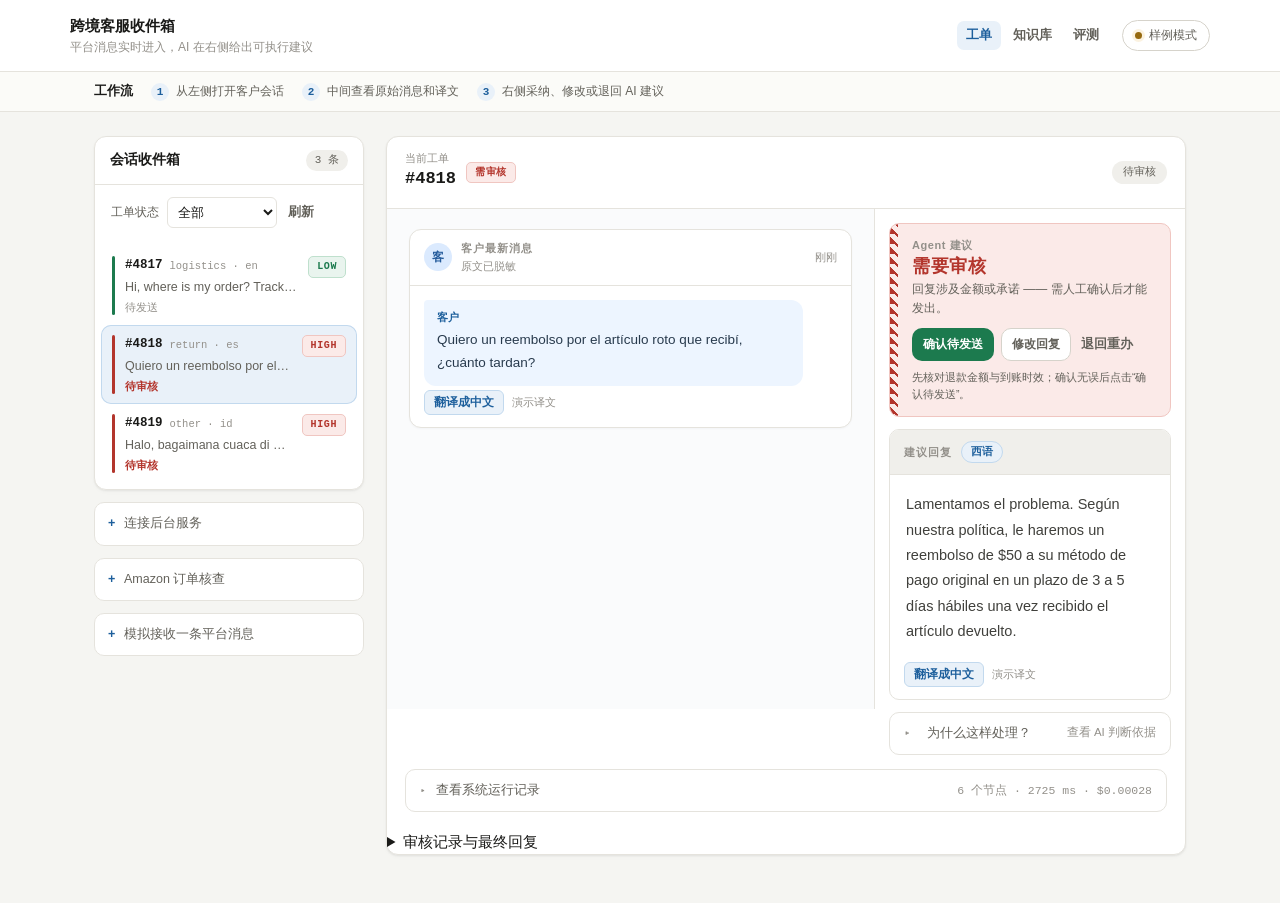
==== commit 55ab5276: "Add operator queue, measured usage and Amazon order inspection" ====
--- a/web/index.html
+++ b/web/index.html
@@ -37,9 +37,40 @@
     <aside class="rail">
       <section class="card">
         <header><h2>会话收件箱</h2><span class="count" id="tk-count"></span></header>
+        <div class="queue-toolbar">
+          <label for="status-filter">工单状态</label>
+          <select id="status-filter">
+            <option value="">全部</option><option value="awaiting_review">待审核</option>
+            <option value="failed">处理失败</option><option value="deferred">预算延期</option>
+            <option value="ready_to_send">待发送</option><option value="processing">处理中</option>
+            <option value="retrying">重试中</option><option value="refused">需人工接手</option>
+          </select>
+          <button id="refresh-tickets" class="text-action" type="button">刷新</button>
+        </div>
+        <div id="queue-message" role="status" aria-live="polite"></div>
         <div class="tickets" id="tickets"></div>
+        <button id="load-more" class="text-action queue-more" type="button" hidden>加载更多</button>
       </section>
 
+      <details class="try-agent">
+        <summary>连接后台服务</summary>
+        <form id="connect-api" class="try-agent-body">
+          <label for="api-base">API 地址</label><input id="api-base" type="url" placeholder="http://localhost:8000" required />
+          <label for="api-token">访问令牌</label><input id="api-token" type="password" autocomplete="off" required />
+          <button class="btn btn-primary" type="submit">连接</button>
+          <small>令牌仅保留在当前页面内存，刷新后需重新输入。</small>
+        </form>
+      </details>
+      <details class="try-agent">
+        <summary>Amazon 订单核查</summary>
+        <form id="amazon-lookup" class="try-agent-body">
+          <label for="amazon-order-id">Amazon 订单号</label>
+          <input id="amazon-order-id" placeholder="123-1234567-1234567" pattern="[0-9]{3}-[0-9]{7}-[0-9]{7}" required />
+          <button class="btn btn-primary" type="submit">查询履约状态</button>
+          <button id="amazon-actions" class="text-action" type="button">查询可用消息类型</button>
+          <div id="amazon-result" role="status">配置卖家授权后可查询；订单核查不代表已验证客户身份。</div>
+        </form>
+      </details>
       <details class="try-agent">
         <summary>模拟接收一条平台消息</summary>
         <div class="try-agent-body">
@@ -97,7 +128,12 @@
 
   <div id="view-metrics" class="view" hidden>
     <div class="view-wrap">
-      <div class="view-head"><h2>指标</h2><p>合成扩样集上的实测结果（160 条多语种工单 / 112 有答案查询 / 84 对抗查询 / 100 条风险标注）。接入真实工单后需重跑复核。</p></div>
+      <section class="card ops-panel" aria-labelledby="ops-title">
+        <h2 id="ops-title">运行状态</h2>
+        <button id="refresh-operations" class="text-action" type="button">刷新运行指标</button>
+        <div id="operations" role="status">样例模式不显示实时运行指标。</div>
+      </section>
+      <div class="view-head"><h2>历史合成评测</h2><p>合成扩样集上的实测结果（160 条多语种工单 / 112 有答案查询 / 84 对抗查询 / 100 条风险标注）。接入真实工单后需重跑复核。</p></div>
       <div class="metrics-grid">
         <div class="mcard"><div class="mv">35%</div><div class="mk">自动解决率 · 56/160</div></div>
         <div class="mcard"><div class="mv">100%</div><div class="mk">高风险拦截召回</div></div>
--- a/web/app.css
+++ b/web/app.css
@@ -388,3 +388,14 @@
   .trace-row { grid-template-columns: 10px 110px 1fr 54px; }
 }
 @media (prefers-reduced-motion: reduce) { .channel { animation: none; } }
+
+/* Operational controls share the inbox's existing visual language. */
+.queue-toolbar { display:flex; align-items:center; gap:8px; flex-wrap:wrap; padding:12px 16px; }
+.queue-toolbar label { font-size:12px; color:var(--muted); }
+.queue-toolbar select { min-width:110px; padding:6px; border:1px solid var(--line); border-radius:6px; background:var(--surface); color:inherit; }
+#queue-message { padding:0 16px; color:var(--muted); font-size:12px; }
+.queue-more { margin:12px 16px; }
+.ops-panel { padding:18px; margin-bottom:20px; }
+.ops-values { display:flex; flex-wrap:wrap; gap:16px; padding:12px 0; }
+.ops-alert { padding:8px 0; color:var(--hold); }
+button:disabled { opacity:.55; cursor:wait; }
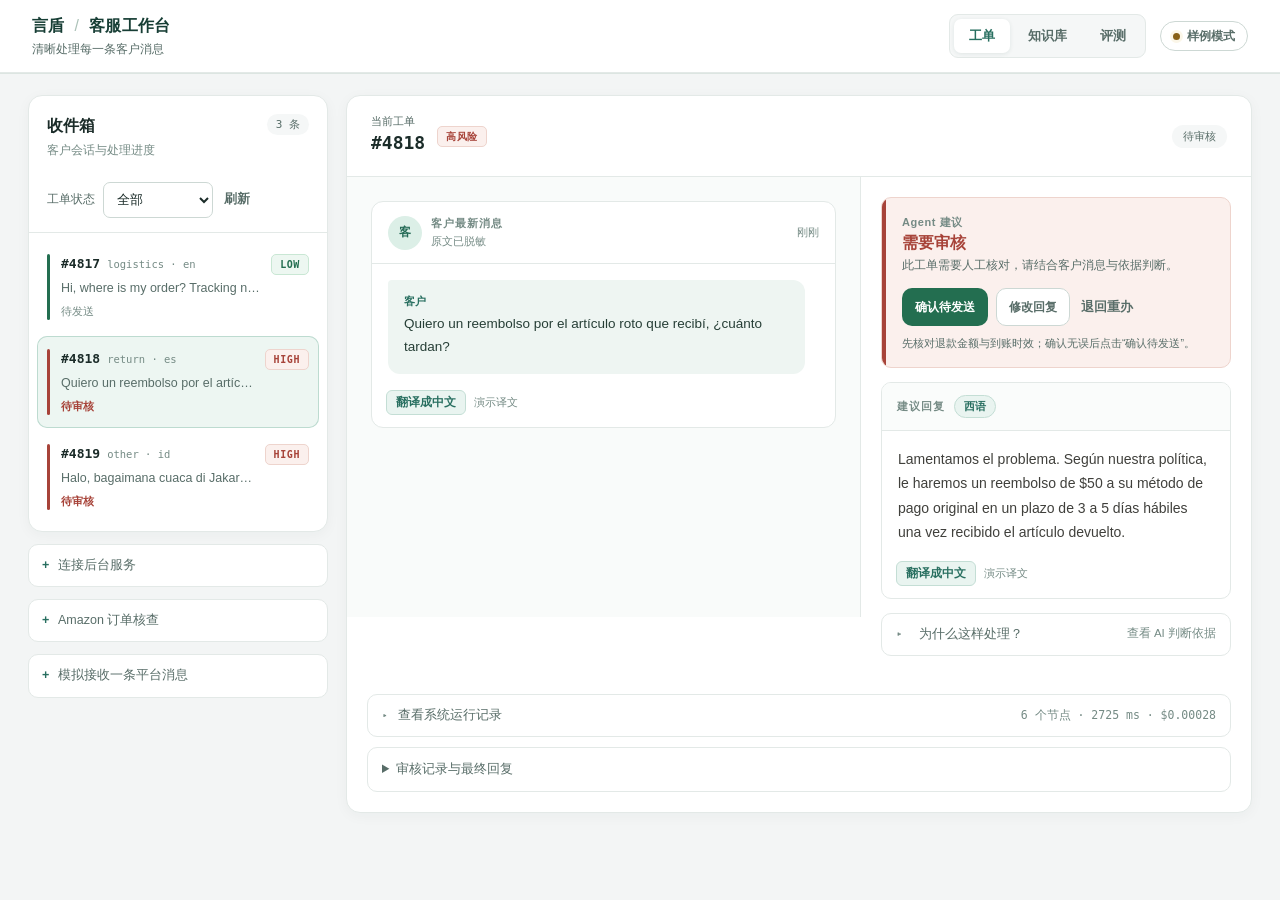
==== commit 307e25b8: "Polish support inbox and clarify ticket states" ====
--- a/web/index.html
+++ b/web/index.html
@@ -12,8 +12,8 @@
 
   <header class="topbar">
     <div class="brand-lines">
-      <h1>跨境客服收件箱</h1>
-      <div class="sub">平台消息实时进入，AI 在右侧给出可执行建议</div>
+      <h1>言盾 <span class="brand-divider">/</span> 客服工作台</h1>
+      <div class="sub">清晰处理每一条客户消息</div>
     </div>
     <div class="spacer"></div>
     <nav class="view-switcher" aria-label="页面导航">
@@ -25,18 +25,10 @@
   </header>
 
   <div id="view-console" class="view">
-  <section class="flow-guide" aria-label="操作说明">
-    <div class="flow-guide-inner">
-      <span class="guide-title">工作流</span>
-      <div class="guide-step"><b>1</b><span>从左侧打开客户会话</span></div>
-      <div class="guide-step"><b>2</b><span>中间查看原始消息和译文</span></div>
-      <div class="guide-step"><b>3</b><span>右侧采纳、修改或退回 AI 建议</span></div>
-    </div>
-  </section>
   <main class="shell">
     <aside class="rail">
       <section class="card">
-        <header><h2>会话收件箱</h2><span class="count" id="tk-count"></span></header>
+        <header><div><h2>收件箱</h2><p class="queue-caption">客户会话与处理进度</p></div><span class="count" id="tk-count"></span></header>
         <div class="queue-toolbar">
           <label for="status-filter">工单状态</label>
           <select id="status-filter">
--- a/web/app.css
+++ b/web/app.css
@@ -399,3 +399,73 @@
 .ops-values { display:flex; flex-wrap:wrap; gap:16px; padding:12px 0; }
 .ops-alert { padding:8px 0; color:var(--hold); }
 button:disabled { opacity:.55; cursor:wait; }
+
+/* 客服工作台：队列优先，阅读与审核保持稳定的双栏。 */
+:root {
+  --paper:#f3f5f5; --surface:#fff; --sunk:#f5f7f7; --line:#e3e9e7; --line-2:#cdd8d4;
+  --ink:#1b2c29; --muted:#586d68; --faint:#758b85;
+  --navy:#174b40; --navy-2:#206556; --navy-3:#377b6c;
+  --link:#286f60; --link-bg:#e9f4f0; --link-bd:#c4ded5;
+  --pass:#236e50; --pass-bg:#edf7f1; --pass-bd:#c9e7d4;
+  --check:#886017; --check-bg:#fbf6e8; --check-bd:#ebdcac;
+  --hold:#a74339; --hold-bg:#fbf0ed; --hold-bd:#eed4cd;
+  --shadow:0 3px 14px #18372e0a;
+}
+.topbar { max-width:none; padding:14px 32px; min-height:70px; box-shadow:0 1px 0 #dce5e1; }
+.brand-lines h1 { font-size:16px; letter-spacing:.02em; color:#173e35; }
+.brand-divider { color:#acc2b8; margin:0 5px; font-weight:400; }
+.brand-lines .sub { color:var(--muted); }
+.view-switcher { background:var(--sunk); padding:4px; border:1px solid var(--line); border-radius:9px; }
+.top-link { min-height:34px; padding:7px 15px; font-size:13px; }
+.top-link.active { background:#fff; box-shadow:0 1px 4px #163b3018; }
+.feed { font-weight:600; }
+.shell { max-width:1600px; grid-template-columns:300px minmax(0,1fr); gap:18px; padding:22px 28px 48px; }
+.rail { top:92px; }
+.card { border-radius:14px; }
+.card > header { padding:18px 18px 12px; align-items:flex-start; border-bottom:0; }
+.card > header h2 { font-size:16px; }
+.queue-caption { margin:2px 0 0; color:var(--faint); font-size:12px; }
+.queue-toolbar { padding:10px 18px 14px; border-bottom:1px solid var(--line); }
+.queue-toolbar select, .try-agent input { min-height:36px; border:1px solid var(--line-2); border-radius:7px; background:#fff; color:var(--ink); padding:7px 9px; max-width:100%; }
+.try-agent-body { display:grid; gap:8px; }
+.try-agent-body label, .try-agent-body small { color:var(--muted); font-size:12px; }
+.tickets { padding:8px; gap:3px; max-height:58vh; overflow:auto; }
+.tk { padding:13px 10px; grid-template-columns:4px minmax(0,1fr) auto; gap:10px; }
+.tk.active { background:#edf6f2; box-shadow:inset 0 0 0 1px #bddbd0; }
+.tk .tk-id { font-size:13px; } .tk .tk-preview { margin-top:5px; line-height:1.5; }
+.tk .tk-state { margin-top:5px; font-size:11px; }
+.detail-head { padding:19px 24px; gap:12px; }
+.detail-head .d-id { font-size:18px; } .detail-kicker { color:var(--muted); }
+.work { grid-template-columns:minmax(0,1fr) minmax(300px,390px); }
+.work-main { min-height:440px; padding:24px; background:#f9fbfa; }
+.agent-assist { padding:20px; gap:14px; }
+.customer-message { box-shadow:none; } .customer-message > header { padding:13px 16px; }
+.customer-avatar { background:#dcefe7; color:#246a56; width:34px; height:34px; }
+.customer-body { background:#eef5f2; color:#263e36; max-width:90%; margin:16px; padding:15px 16px; }
+.channel { grid-template-columns:4px 1fr; border-radius:10px; animation:none; }
+.channel .ch-edge { background-image:none!important; }
+.channel.low .ch-edge { background:var(--pass); } .channel.mid .ch-edge { background:var(--check); } .channel.high .ch-edge { background:var(--hold); }
+.agent-assist .channel .ch-main { padding:16px; }
+.agent-assist .channel .ch-verb { font-size:16px; letter-spacing:0; }
+.agent-assist .channel .ch-why { font-size:12px; }
+.agent-assist .decision-actions { gap:8px; margin-top:14px; }
+.agent-assist .decision-actions .btn { min-height:38px; padding:8px 12px; }
+.draft > header { background:#fafcfb; padding:12px 15px; }
+.draft .r-body { padding:16px; font-size:14px; }
+.trace-fold { margin:18px 20px 10px; }
+.audit-history { margin:0 20px 20px; padding:11px 14px; border:1px solid var(--line); border-radius:10px; color:var(--muted); font-size:13px; }
+.audit-history summary { cursor:pointer; } .audit-entry { white-space:pre-wrap; padding:10px 0; border-top:1px solid var(--line); overflow-wrap:anywhere; }
+.customer-body, .r-body, .r-none, #amazon-result { overflow-wrap:anywhere; }
+:focus-visible { outline:3px solid #36866f; outline-offset:2px; }
+@media(max-width:1000px) { .work { grid-template-columns:1fr; } .work-main { min-height:0; border-right:0; border-bottom:1px solid var(--line); } }
+@media(max-width:820px) {
+  .topbar { padding:12px 16px; flex-wrap:wrap; gap:8px; } .topbar .spacer { display:none; }
+  .view-switcher { margin-left:auto; } .shell { grid-template-columns:1fr; padding:16px; gap:14px; }
+  .rail { position:static; } .tickets { max-height:270px; } .work-main { padding:16px; }
+  .agent-assist { padding:16px; } .detail-head { padding:16px; }
+  .kb-grid, .metrics-grid { grid-template-columns:1fr; } .view-wrap { padding:18px 16px; }
+  .trace-fold { margin:14px 16px 10px; } .audit-history { margin:0 16px 16px; }
+}
+@media (prefers-reduced-motion: reduce) {
+  *, *::before, *::after { animation-duration:.01ms!important; animation-iteration-count:1!important; transition-duration:.01ms!important; scroll-behavior:auto!important; }
+}
